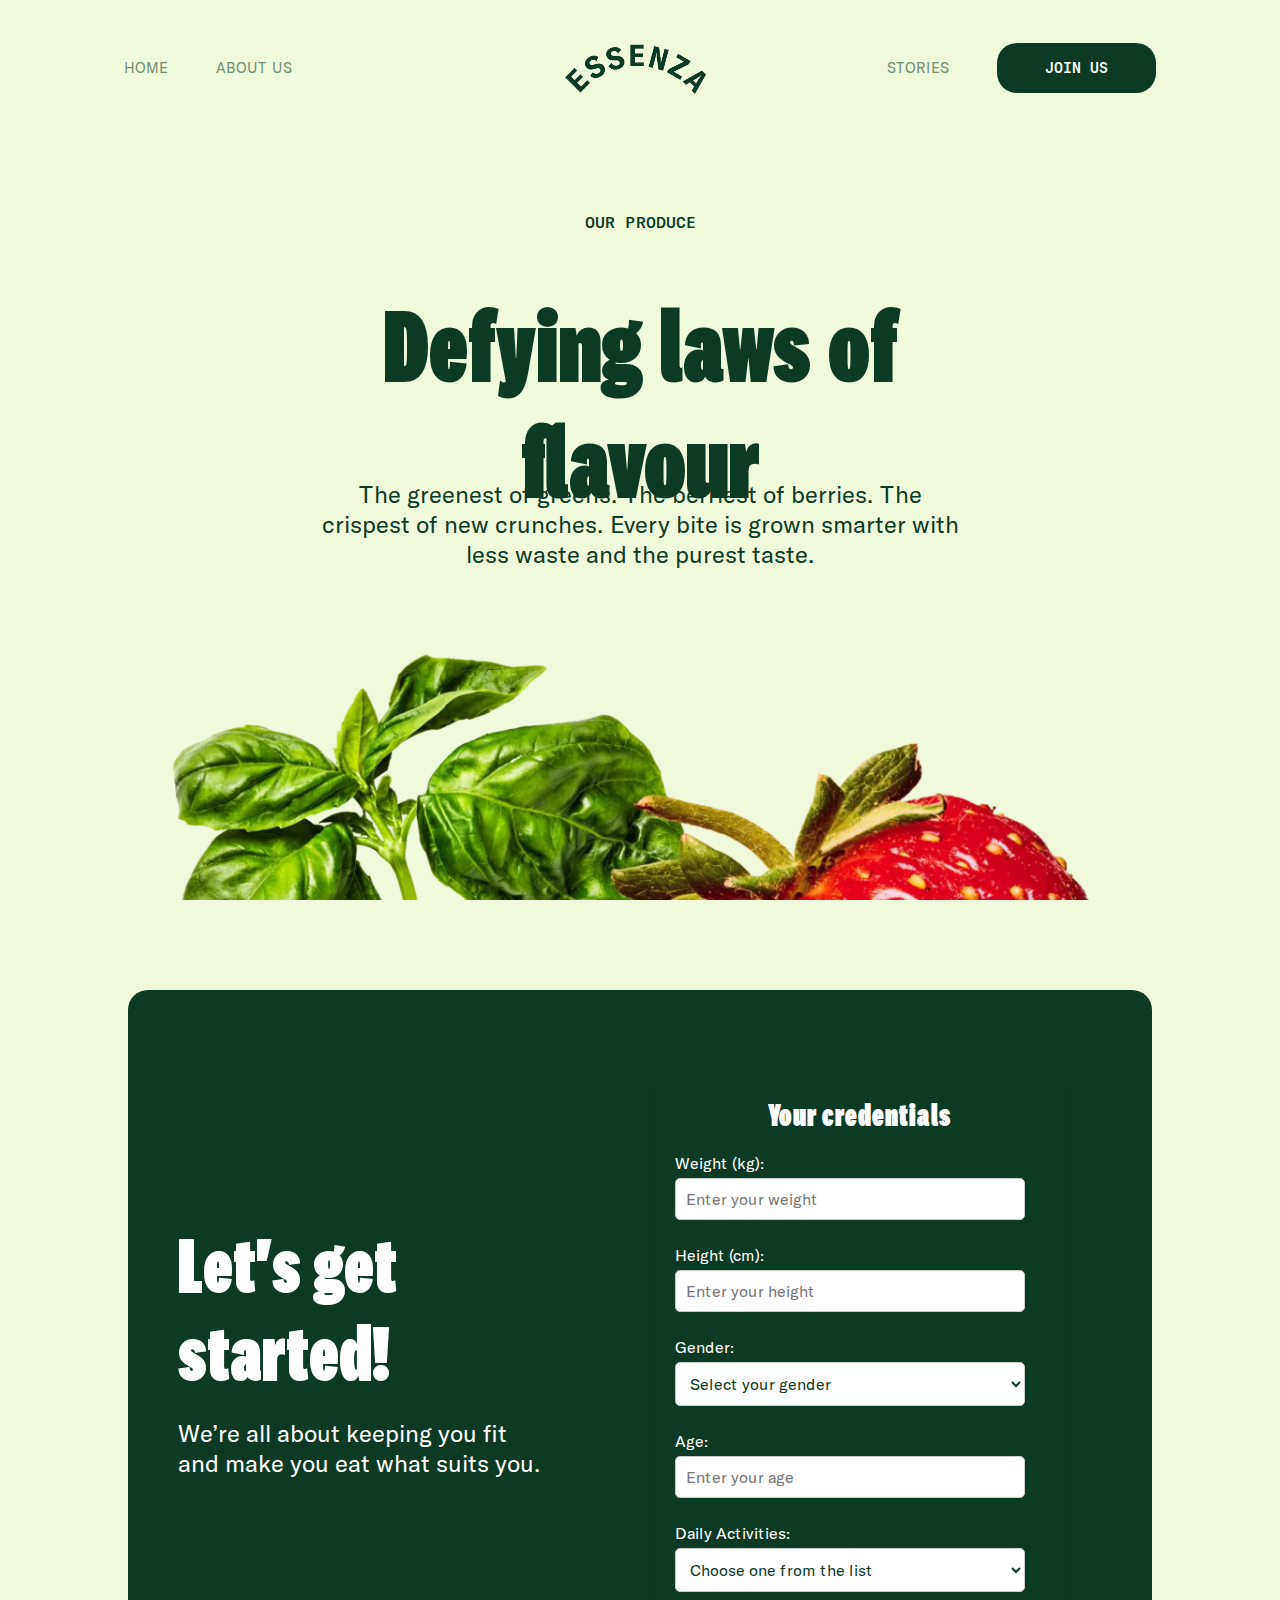
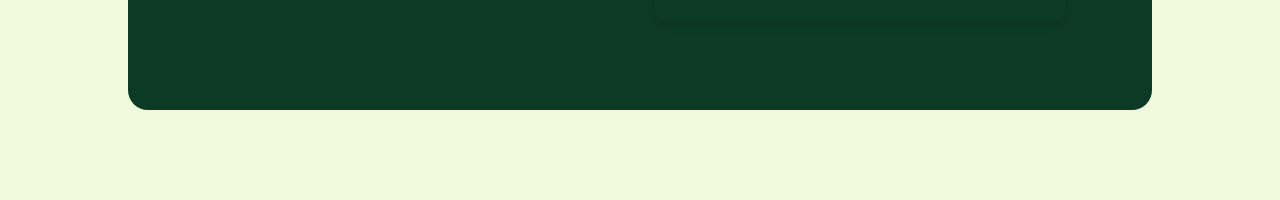
==== bmi/index.html @ f8d5d0d7 "made changes" ====
<!DOCTYPE html>
<html lang="en">
<head>
    <meta charset="UTF-8">
    <meta name="viewport" content="width=device-width, initial-scale=1.0">
    <title>Document</title>
    <link rel="stylesheet" href="style.css">
</head>
<body>
    <div id="nav">
        <div id="navleft">
            <li><a href="#">HOME</a></li>
            <li><a href="#">ABOUT US</a></li>
        </div>
        <div id="navcentre">
            <img src="./logo.png" alt="Logo">
        </div>
        <div id="navright">
            <li><a href="#">STORIES</a></li>
            <div id="joinus">
                <a id="joinli" href="#">JOIN US</a>
            </div>
        </div>
    </div>
    <div class="main">
        <div class="hero">
            <p>OUR PRODUCE</p>
            <H1>Defying laws of flavour</H1>
            <h4>The greenest of greens. The berriest of berries. The crispest of new crunches. Every bite is grown smarter with less waste and the purest taste.</h4>
            <img src="./graphic.webp" alt="">
        </div>
        <div id="page2">
            <div id="inner">
                <div id="left">
                    <h1>Let's get started!</h1>
                    <p style="color: white;">We’re all about keeping you fit and make you eat what suits you.</p>
                </div>
                <div id="right">
                    <h1>Your credentials</h1>
                    
                    <!-- Weight Input -->
                    <label for="weight" style="color: white;">Weight (kg):</label>
                    <input type="number" id="weight" name="weight" min="1" placeholder="Enter your weight">
                    
                    <!-- Height Input -->
                    <label for="height" style="color: white;">Height (cm):</label>
                    <input type="number" id="height" name="height" min="1" placeholder="Enter your height">
                    
                    <!-- Gender Input -->
                    <label for="gender" style="color: white;">Gender:</label>
                    <select id="gender" name="gender">
                        <option value="">Select your gender</option>
                        <option value="male">Male</option>
                        <option value="female">Female</option>
                        <option value="other">Other</option>
                    </select>
                    
                    <!-- Age Input -->
                    <label for="age" style="color: white;">Age:</label>
                    <input type="number" id="age" name="age" min="1" placeholder="Enter your age">
                    
                    <!-- Daily Activities Input -->
                    <label for="dailyActivities" style="color: white;">Daily Activities:</label>
                    <select id="dailyActivities" name="dailyActivities">
                        <option value="">Choose one from the list</option>
                        <option value="sedentary">Sedentary (little or no exercise)</option>
                        <option value="light">Lightly active (light exercise/sports 1-3 days/week)</option>
                        <option value="moderate">Moderately active (moderate exercise/sports 3-5 days/week)</option>
                        <option value="very_active">Very active (hard exercise/sports 6-7 days/week)</option>
                        <option value="extra_active">Extra active (very hard exercise or physical job)</option>
                    </select>
                </div>
                
            </div>
        </div>
        
    </div>
</body>
</html>
---- bmi/style.css ----
/* Importing GT-America fonts from the assets folder */
@font-face {
    font-family: 'GT America Standard';
    src: url('./GT-America-Standard-Regular.ttf') format('truetype');
    font-weight: normal;
    font-style: normal;
}
@font-face {
    font-family: 'GT America Standard';
    src: url('./GT-America-Standard-Medium.ttf') format('truetype');
    font-weight: bold;
    font-style: normal;
}
@font-face {
    font-family: 'GT America Standard';
    src: url('/assets/fonts/GT-America-Standard-Medium-Italic.ttf') format('truetype');
    font-weight: bold;
    font-style: italic;
}
@font-face {
    font-family: 'GT America Mono';
    src: url('/assets/fonts/GT-America-Mono-Regular.ttf') format('truetype');
    font-weight: normal;
    font-style: normal;
}
@font-face {
    font-family: 'GT America Mono';
    src: url('/assets/fonts/GT-America-Mono-Medium.ttf') format('truetype');
    font-weight: bold;
    font-style: normal;
}
@font-face {
    font-family: 'GT America Dark';
    src: url('./National2Comp-Black.ttf') format('truetype');
    font-weight: 900;
    font-style: normal;
}

/* Set GT-America Standard as the main font */
* {
    margin: 0;
    padding: 0;
    box-sizing: border-box;
    font-family: 'GT America Standard';
    color: #0D3A25;
}
#main {
    background-color: #F1F9DC;
}
*::selection {
    background-color: white;
    color: #325009;
}

body::-webkit-scrollbar {
    display: block;
    width: 8px;
    background-color: #95c11e;
}

/* Header Styling */
#nav {
    height: 15vh;
    width: 100%;
    background-color: #F1F9DC;
    display: flex;
    align-items: center;
    justify-content: space-around;
    gap: 50px;
    z-index: 99;
    font-style: normal;
    font-size: 0.9rem;
    font-family: 'GT America Mono';
}

#navleft, #navcentre, #navright {
    display: flex;
    align-items: center;
    gap: 3rem;
    font-family: inherit;
}

#nav li {
    list-style: none;
}

#nav li a {
    text-decoration: none;
    font-family: inherit;
    font-weight: 500;
    color: #738F77;
    transition: all 0.3s ease;
}

#nav li a:hover {
    color: #325009;
    transition: all 0.2s ease;
}

#nav #joinus {
    padding: 1rem 3rem;
    background-color: #0D3A25;
    border: none;
    border-radius: 20px;
    font-weight: 700;
    cursor: pointer;
    transition: all 0.3s ease;
    font-size: 0.9rem;
    text-decoration: none;
    display: flex;
    justify-content: center;
    align-items: center;
    font-family: inherit;
}

#nav #joinus a {
    color: white;
    text-decoration: none;
    font-family: inherit;
    font-weight: inherit;
}

#nav #joinus:hover {
    background-color: #325009;
}

#nav #joinus:hover a {
    color: white;
    transition: all ease 0.2s;
}

#navcentre img {
    height: 4rem;
    width: auto;
    position: absolute;
    transform: translateX(-20%);
}

.hero {
    height: 85vh;
    width: 100%;
    position: relative;
    background-color: #F1F9DC;
    overflow: hidden;
}

.hero p {
    font-family: "GT America Mono";
    font-style: normal;
    text-align: center;
    font-size: 1rem;
    top: 10%;
    position: absolute;
    left: 50%;
    transform: translateX(-50%);
    font-weight: 900;
}

.hero h1 {
    font-family: "GT America Dark";
    font-style: normal;
    text-align: center;
    font-size: 6.6rem;
    position: absolute;
    left: 50%;
    transform: translateX(-50%);
    top: 20%;
}

.hero h4 {
    font-family: "GT America Standard";
    font-style: normal;
    text-align: center;
    font-size: 1.5rem;
    position: absolute;
    left: 50%;
    transform: translateX(-50%);
    font-weight: 100;
    top: 45%;
}

.hero img {
    position: absolute;
    width: 60rem;
    height: auto;
    bottom: -15%;
    left: 50%;
    transform: translateX(-50%);
}

/* Page 2 Styling */
#page2 {
    width: 100%;
    height: 100vh;
    position: relative;
    background-color: #F1F9DC;
}

#page2 #inner {
    width: 80%;
    position: absolute;
    border-radius: 20px;
    height: 80%;
    left: 50%;
    top: 50%;
    transform: translate(-50%, -50%);
    background-color: #0D3A25;
    display: flex;
    align-items: center;
    justify-content: space-around;
}

#page2 #inner #left {
    width: 40%;
    height: auto; /* Adjust height to fit content */
    /* background-color: rebeccapurple; */
    padding: 20px; /* Add some padding for spacing */
    text-align: start;
    margin-left: 30px; /* Add margin-left to create space on the left */
}

#page2 #inner #left h1 {
    font-family: "GT America Dark";
    font-style: normal;
    font-size: 5rem;
    color: #fff;
    margin-bottom: 20px; /* Add margin to create space below the h1 */
}

#page2 #inner #left p {
    font-family: "GT America Standard";
    font-style: normal;
    font-size: 1.5rem;
    color: #fff; /* Add color to make the text visible */
}

#page2 #inner #right {
    width: 40%;
    height: auto; /* Adjust height to fit content */
    /* background-color: red; */
    padding: 20px; /* Add some padding for spacing */
    text-align: start;
}

#right {
    width: 50%;
    margin: auto; /* Center the form horizontally */
    padding: 30px;
    /* background-color: #F1F9DC; */
    border-radius: 15px;
    box-shadow: 0px 4px 10px rgba(0, 0, 0, 0.1);
    font-family: "GT America Standard";
    font-style: normal;
    text-align: center;
}

#right h1 {
    font-family: "GT America Dark";
    font-size: 2rem;
    text-align: center;
    color: #fff;
    margin-bottom: 20px;
}

#right label {
    font-family: "GT America Standard";
    font-size: 1rem;
    color: #0D3A25;
    display: block;
    margin-bottom: 5px;
    margin-top: 15px;
}

#right input[type="number"],
#right select {
    width: calc(100% - 20px);
    padding: 10px;
    font-family: "GT America Standard";
    font-size: 1rem;
    border: 1px solid #ccc;
    border-radius: 5px;
    margin-bottom: 10px;
    box-sizing: border-box;
    transition: border-color 0.3s ease;
}

#right input[type="number"]:focus,
#right select:focus {
    border-color: #738F77;
    outline: none;
}

#right select {
    cursor: pointer;
    background-color: #fff;
}

#right button {
    width: 100%;
    padding: 15px;
    font-family: "GT America Standard";
    font-size: 1rem;
    font-weight: bold;
    color: #fff;
    background-color: #0D3A25;
    border: none;
    border-radius: 10px;
    cursor: pointer;
    transition: background-color 0.3s ease;
    margin-top: 20px;
}

#right button:hover {
    background-color: #325009;
}
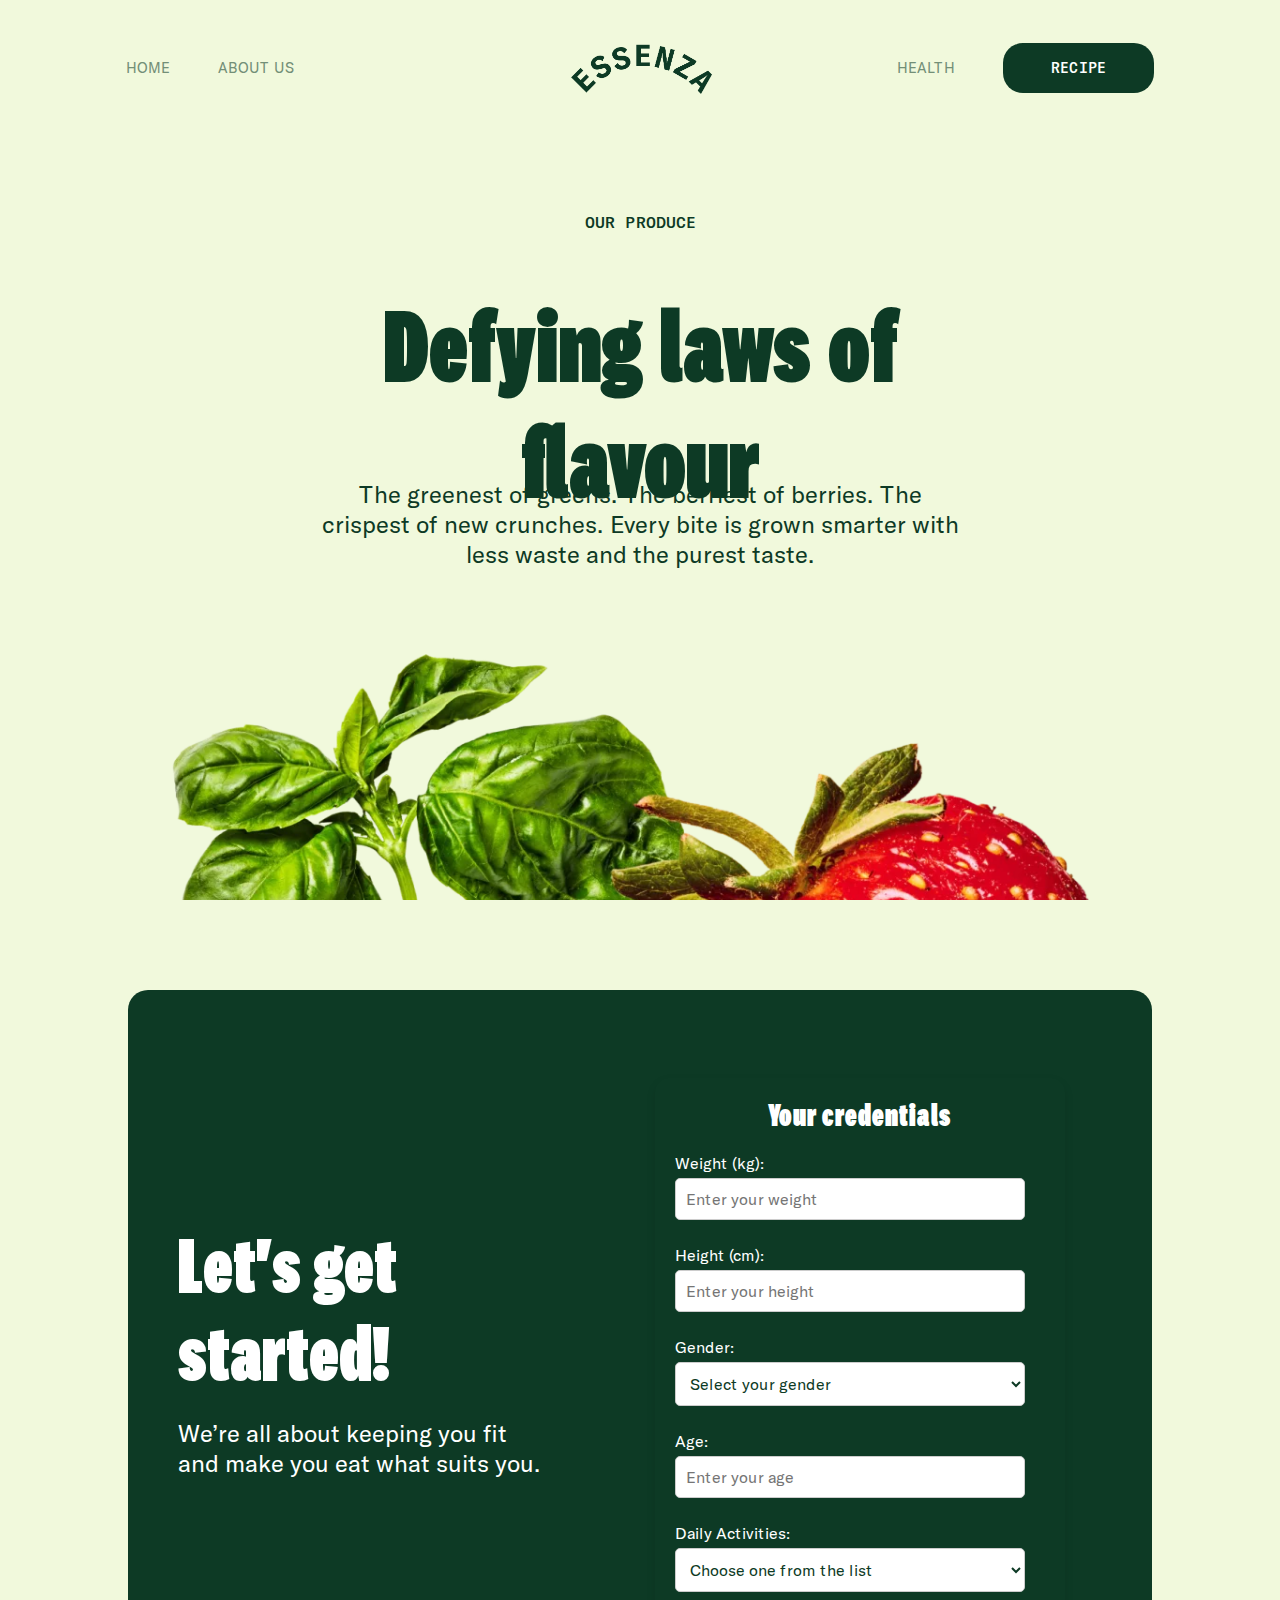
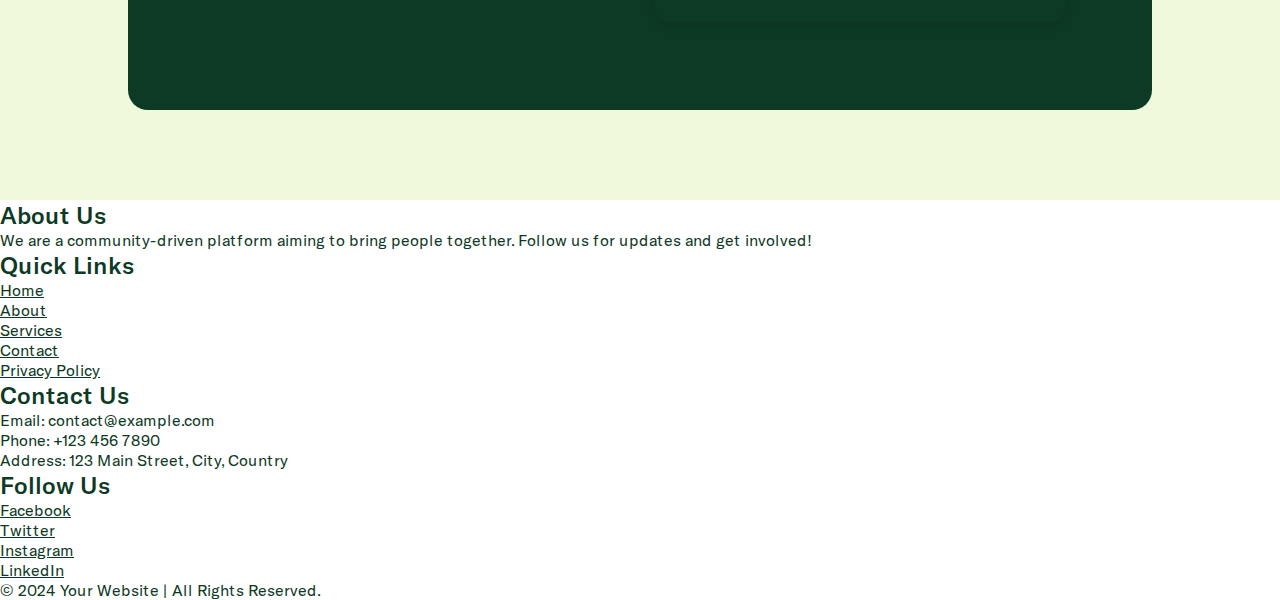
==== commit 99b9f711: "HELLO" ====
--- a/bmi/index.html
+++ b/bmi/index.html
@@ -9,16 +9,16 @@
 <body>
     <div id="nav">
         <div id="navleft">
-            <li><a href="#">HOME</a></li>
-            <li><a href="#">ABOUT US</a></li>
+            <li><a href="/index.html">HOME</a></li>
+            <li><a href="/aboutus/index.html">ABOUT US</a></li>
         </div>
         <div id="navcentre">
             <img src="./logo.png" alt="Logo">
         </div>
         <div id="navright">
-            <li><a href="#">STORIES</a></li>
+            <li><a href="/bmi/index.html">HEALTH</a></li>
             <div id="joinus">
-                <a id="joinli" href="#">JOIN US</a>
+                <a id="joinli" href="/main/index.html">RECIPE</a>
             </div>
         </div>
     </div>
@@ -73,6 +73,49 @@
                 
             </div>
         </div>
+        <footer id="footer">
+            <div class="footer-container">
+                <div class="footer-section" id="footer-about">
+                    <h2>About Us</h2>
+                    <p>We are a community-driven platform aiming to bring people together. Follow us for updates and get involved!</p>
+                </div>
+        
+                <div class="footer-section" id="footer-links">
+                    <h2>Quick Links</h2>
+                    <ul>
+                        <li><a href="#">Home</a></li>
+                        <li><a href="#">About</a></li>
+                        <li><a href="#">Services</a></li>
+                        <li><a href="#">Contact</a></li>
+                        <li><a href="#">Privacy Policy</a></li>
+                    </ul>
+                </div>
+        
+                <div class="footer-section" id="footer-contact">
+                    <h2>Contact Us</h2>
+                    <p>Email: contact@example.com</p>
+                    <p>Phone: +123 456 7890</p>
+                    <p>Address: 123 Main Street, City, Country</p>
+                </div>
+        
+                <div class="footer-section" id="footer-social">
+                    <h2>Follow Us</h2>
+                    <div class="social-icons">
+                        <a href="#">
+                            <p>Facebook</p></a>
+                        <a href="#">
+                            <p>Twitter</p></a>
+                        <a href="#">
+                            <p>Instagram</p></a>
+                        <a href="#">
+                            <p>LinkedIn</p></a>
+                    </div>
+                </div>
+            </div>
+            <div class="footer-bottom">
+                <p>&copy; 2024 Your Website | All Rights Reserved.</p>
+            </div>
+        </footer>
         
     </div>
 </body>
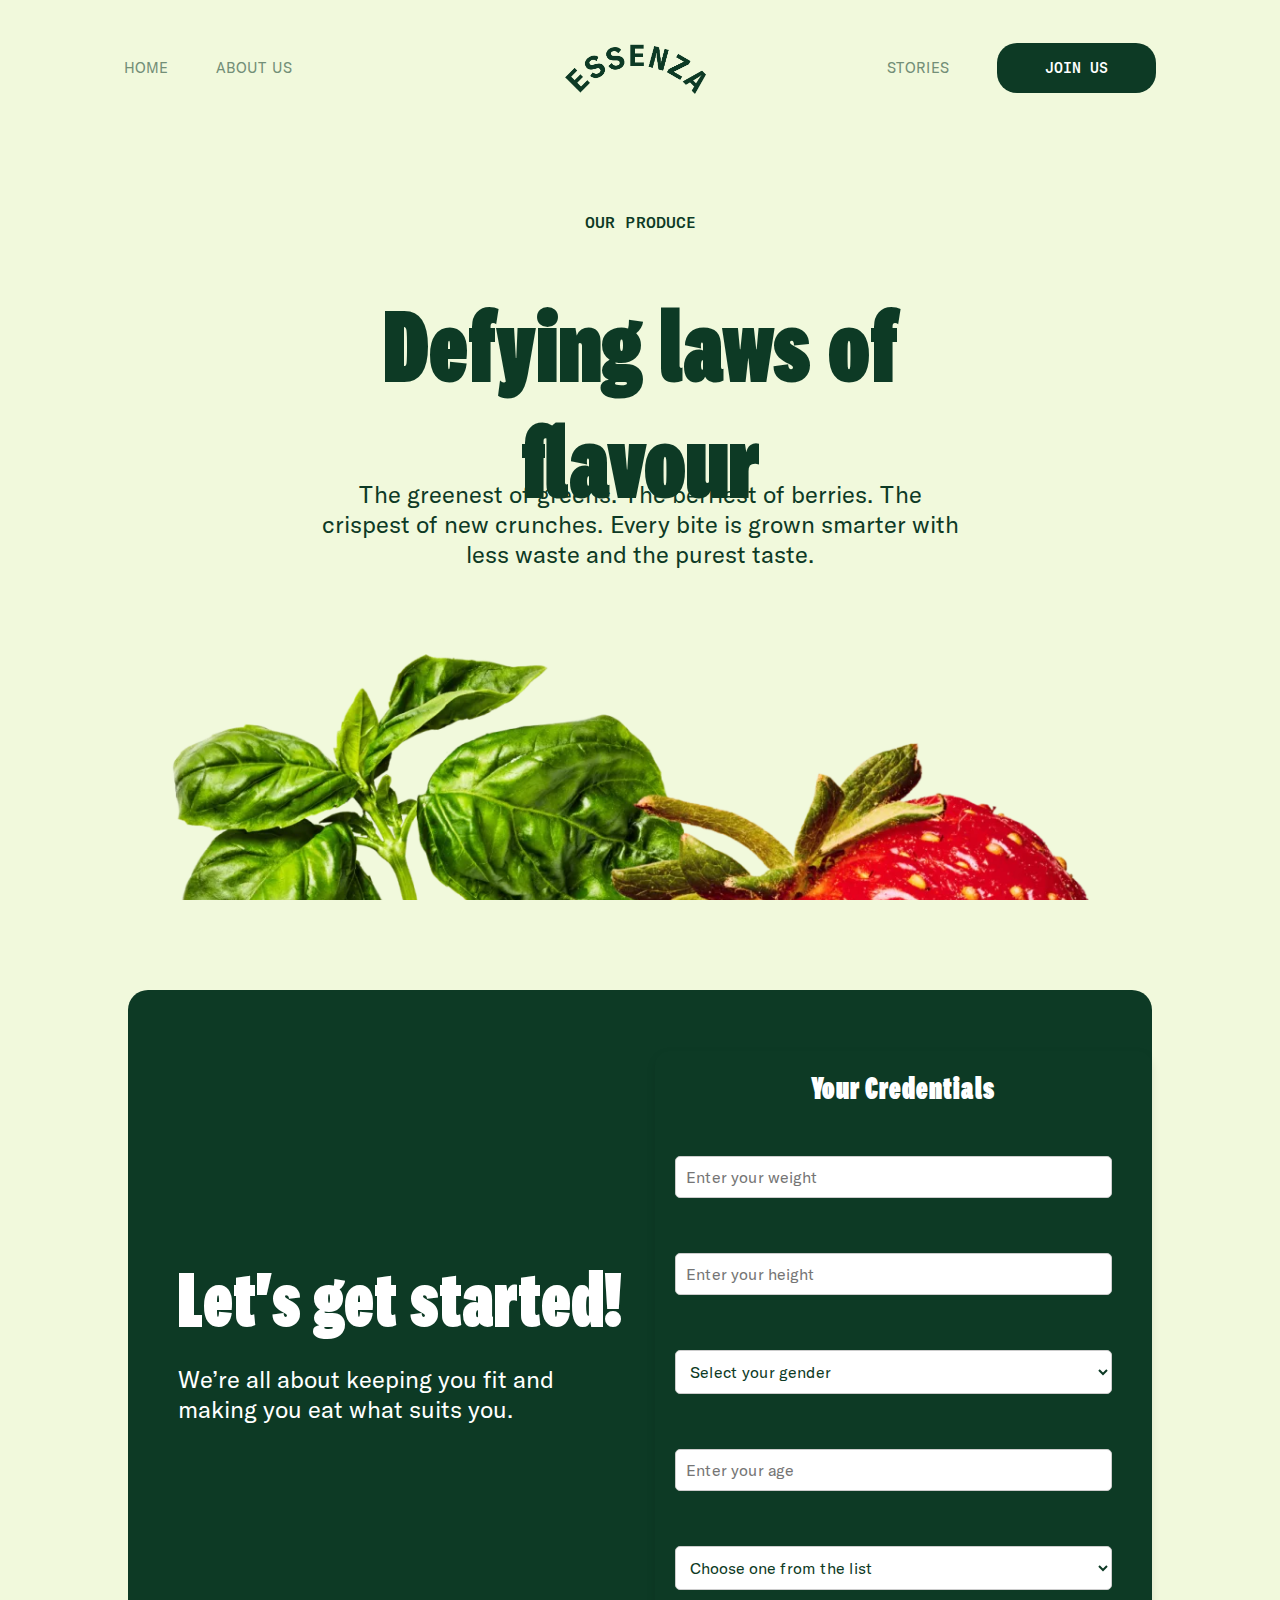
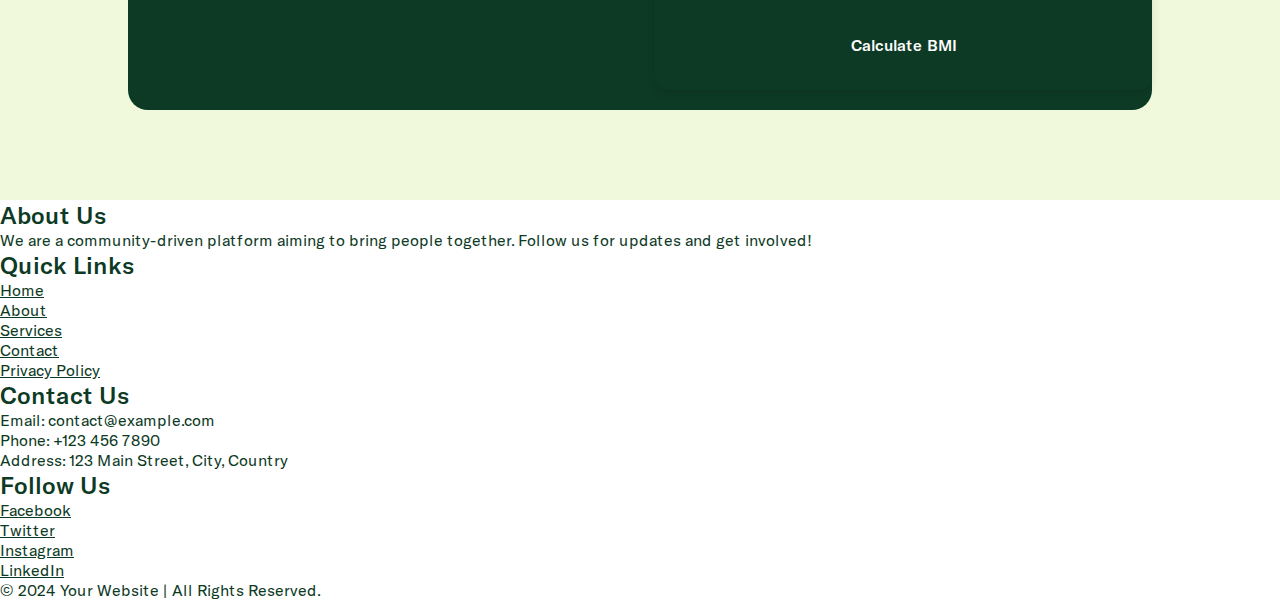
==== commit 101d9031: "gg" ====
--- a/bmi/index.html
+++ b/bmi/index.html
@@ -2,121 +2,424 @@
 <html lang="en">
 <head>
     <meta charset="UTF-8">
-    <meta name="viewport" content="width=device-width, initial-scale=1.0">
-    <title>Document</title>
+    <title>Defying Laws of Flavour</title>
     <link rel="stylesheet" href="style.css">
+    <!-- Include any additional CSS for styling -->
+    <style>
+        /* Modal Styles */
+        #modalOverlay {
+            display: none; /* Hidden by default */
+            position: fixed;
+            z-index: 1000;
+            left: 0;
+            top: 0;
+            width: 100%;
+            height: 100%;
+            overflow-y: auto;
+            backdrop-filter: blur(5px); /* Blurs the background */
+            background-color: rgba(0, 0, 0, 0.7); /* Semi-transparent background */
+        }
+
+        #modalContent {
+            background-color: #F1F9DC; /* Dark background matching site theme */
+            margin: 50px auto;
+            padding: 20px;
+            width: 80%;
+            max-width: 800px;
+            color: #f0f0f0; /* Light text color for contrast */
+            border-radius: 10px;
+            font-family: Arial, sans-serif;
+        }
+
+        #modalContent h2 {
+            color: #ffcc00; /* Accent color matching site theme */
+            margin-top: 0;
+        }
+
+        #mealSuggestions ul {
+            list-style-type: none;
+            padding: 0;
+        }
+
+        #mealSuggestions li {
+            background-color: #2b2b2b; /* Slightly lighter than modal background */
+            margin-bottom: 10px;
+            padding: 15px;
+            border-radius: 5px;
+        }
+
+        #mealSuggestions a {
+            color: #ffcc00; /* Accent color for links */
+            text-decoration: none;
+        }
+
+        #mealSuggestions a:hover {
+            text-decoration: underline;
+        }
+
+        /* Close Button */
+        .closeButton {
+            color: #ffcc00; /* Accent color */
+            float: right;
+            font-size: 28px;
+            font-weight: bold;
+            cursor: pointer;
+        }
+
+        .closeButton:hover,
+        .closeButton:focus {
+            color: #ffffff; /* White color on hover */
+            text-decoration: none;
+        }
+
+        /* Hide scrollbar when modal is open */
+        body.modal-open {
+            overflow: hidden;
+        }
+
+        /* Button Styles */
+        button {
+            background-color: #ffcc00; /* Accent color */
+            color: #1a1a1a; /* Dark text for contrast */
+            border: none;
+            padding: 10px 20px;
+            cursor: pointer;
+            font-size: 16px;
+            margin-top: 20px;
+            border-radius: 5px;
+        }
+
+        button:hover {
+            background-color: #e6b800; /* Darker shade on hover */
+        }
+
+        /* Input and Label Styles */
+        input[type="number"],
+        select {
+            width: 100%;
+            padding: 8px;
+            margin-top: 5px;
+            margin-bottom: 15px;
+            border: 1px solid #ccc;
+            border-radius: 4px;
+        }
+
+        label {
+            color: #ffffff;
+            font-weight: bold;
+        }
+
+        /* Adjustments for the 'inner' div */
+        #inner {
+            display: flex;
+            flex-wrap: wrap;
+            justify-content: space-between;
+        }
+
+        #left, #right {
+            flex: 1 1 45%;
+            min-width: 300px;
+            margin-bottom: 20px;
+        }
+
+        #left h1 {
+            color: #ffcc00;
+        }
+
+        #left p {
+            color: #f0f0f0;
+        }
+    </style>
 </head>
 <body>
-    <div id="nav">
-        <div id="navleft">
-            <li><a href="/index.html">HOME</a></li>
-            <li><a href="/aboutus/index.html">ABOUT US</a></li>
-        </div>
-        <div id="navcentre">
-            <img src="./logo.png" alt="Logo">
-        </div>
-        <div id="navright">
-            <li><a href="/bmi/index.html">HEALTH</a></li>
-            <div id="joinus">
-                <a id="joinli" href="/main/index.html">RECIPE</a>
+<div id="nav">
+    <div id="navleft">
+        <li><a href="#">HOME</a></li>
+        <li><a href="#">ABOUT US</a></li>
+    </div>
+    <div id="navcentre">
+        <img src="./logo.png" alt="Logo">
+    </div>
+    <div id="navright">
+        <li><a href="#">STORIES</a></li>
+        <div id="joinus">
+            <a id="joinli" href="#">JOIN US</a>
+        </div>
+    </div>
+</div>
+<div class="main">
+    <div class="hero">
+        <p>OUR PRODUCE</p>
+        <h1>Defying laws of flavour</h1>
+        <h4>The greenest of greens. The berriest of berries. The crispest of new crunches. Every bite is grown smarter with less waste and the purest taste.</h4>
+        <img src="./graphic.webp" alt="">
+    </div>
+    <div id="page2">
+        <div id="inner">
+            <div id="left">
+                <h1>Let's get started!</h1>
+                <p>We’re all about keeping you fit and making you eat what suits you.</p>
             </div>
-        </div>
-    </div>
-    <div class="main">
-        <div class="hero">
-            <p>OUR PRODUCE</p>
-            <H1>Defying laws of flavour</H1>
-            <h4>The greenest of greens. The berriest of berries. The crispest of new crunches. Every bite is grown smarter with less waste and the purest taste.</h4>
-            <img src="./graphic.webp" alt="">
-        </div>
-        <div id="page2">
-            <div id="inner">
-                <div id="left">
-                    <h1>Let's get started!</h1>
-                    <p style="color: white;">We’re all about keeping you fit and make you eat what suits you.</p>
-                </div>
-                <div id="right">
-                    <h1>Your credentials</h1>
-                    
-                    <!-- Weight Input -->
-                    <label for="weight" style="color: white;">Weight (kg):</label>
-                    <input type="number" id="weight" name="weight" min="1" placeholder="Enter your weight">
-                    
-                    <!-- Height Input -->
-                    <label for="height" style="color: white;">Height (cm):</label>
-                    <input type="number" id="height" name="height" min="1" placeholder="Enter your height">
-                    
-                    <!-- Gender Input -->
-                    <label for="gender" style="color: white;">Gender:</label>
-                    <select id="gender" name="gender">
-                        <option value="">Select your gender</option>
-                        <option value="male">Male</option>
-                        <option value="female">Female</option>
-                        <option value="other">Other</option>
-                    </select>
-                    
-                    <!-- Age Input -->
-                    <label for="age" style="color: white;">Age:</label>
-                    <input type="number" id="age" name="age" min="1" placeholder="Enter your age">
-                    
-                    <!-- Daily Activities Input -->
-                    <label for="dailyActivities" style="color: white;">Daily Activities:</label>
-                    <select id="dailyActivities" name="dailyActivities">
-                        <option value="">Choose one from the list</option>
-                        <option value="sedentary">Sedentary (little or no exercise)</option>
-                        <option value="light">Lightly active (light exercise/sports 1-3 days/week)</option>
-                        <option value="moderate">Moderately active (moderate exercise/sports 3-5 days/week)</option>
-                        <option value="very_active">Very active (hard exercise/sports 6-7 days/week)</option>
-                        <option value="extra_active">Extra active (very hard exercise or physical job)</option>
-                    </select>
-                </div>
-                
+            <div id="right">
+                <h1>Your Credentials</h1>
+
+                <!-- Weight Input -->
+                <label for="weight">Weight (kg):</label>
+                <input type="number" id="weight" name="weight" min="1" placeholder="Enter your weight">
+
+                <!-- Height Input -->
+                <label for="height">Height (cm):</label>
+                <input type="number" id="height" name="height" min="1" placeholder="Enter your height">
+
+                <!-- Gender Input -->
+                <label for="gender">Gender:</label>
+                <select id="gender" name="gender">
+                    <option value="">Select your gender</option>
+                    <option value="male">Male</option>
+                    <option value="female">Female</option>
+                    <option value="other">Other</option>
+                </select>
+
+                <!-- Age Input -->
+                <label for="age">Age:</label>
+                <input type="number" id="age" name="age" min="1" placeholder="Enter your age">
+
+                <!-- Daily Activities Input -->
+                <label for="dailyActivities">Daily Activities:</label>
+                <select id="dailyActivities" name="dailyActivities">
+                    <option value="">Choose one from the list</option>
+                    <option value="sedentary">Sedentary (little or no exercise)</option>
+                    <option value="light">Lightly active (light exercise/sports 1-3 days/week)</option>
+                    <option value="moderate">Moderately active (moderate exercise/sports 3-5 days/week)</option>
+                    <option value="very_active">Very active (hard exercise/sports 6-7 days/week)</option>
+                    <option value="extra_active">Extra active (very hard exercise or physical job)</option>
+                </select>
+
+                <!-- Calculate Button -->
+                <button onclick="calculateBMI()">Calculate BMI</button>
             </div>
         </div>
-        <footer id="footer">
-            <div class="footer-container">
-                <div class="footer-section" id="footer-about">
-                    <h2>About Us</h2>
-                    <p>We are a community-driven platform aiming to bring people together. Follow us for updates and get involved!</p>
-                </div>
-        
-                <div class="footer-section" id="footer-links">
-                    <h2>Quick Links</h2>
-                    <ul>
-                        <li><a href="#">Home</a></li>
-                        <li><a href="#">About</a></li>
-                        <li><a href="#">Services</a></li>
-                        <li><a href="#">Contact</a></li>
-                        <li><a href="#">Privacy Policy</a></li>
-                    </ul>
-                </div>
-        
-                <div class="footer-section" id="footer-contact">
-                    <h2>Contact Us</h2>
-                    <p>Email: contact@example.com</p>
-                    <p>Phone: +123 456 7890</p>
-                    <p>Address: 123 Main Street, City, Country</p>
-                </div>
-        
-                <div class="footer-section" id="footer-social">
-                    <h2>Follow Us</h2>
-                    <div class="social-icons">
-                        <a href="#">
-                            <p>Facebook</p></a>
-                        <a href="#">
-                            <p>Twitter</p></a>
-                        <a href="#">
-                            <p>Instagram</p></a>
-                        <a href="#">
-                            <p>LinkedIn</p></a>
-                    </div>
-                </div>
+    </div>
+</div>
+
+<!-- Modal -->
+<div id="modalOverlay">
+    <div id="modalContent">
+        <span class="closeButton" onclick="closeModal()">&times;</span>
+        <div id="result"></div>
+        <div id="mealSuggestions"></div>
+    </div>
+</div>
+
+<!-- Include your existing scripts or stylesheets -->
+<script>
+    function calculateBMI() {
+        // Get user inputs
+        const weight = parseFloat(document.getElementById('weight').value);
+        const height = parseFloat(document.getElementById('height').value);
+        const gender = document.getElementById('gender').value;
+        const age = parseInt(document.getElementById('age').value);
+        const activityLevel = document.getElementById('dailyActivities').value;
+
+        // Validate inputs
+        if (!weight || !height || !gender || !age || !activityLevel) {
+            alert('Please fill out all fields.');
+            return;
+        }
+
+        // Show modal
+        openModal();
+
+        // Calculate BMI
+        const heightInMeters = height / 100;
+        const bmi = (weight / (heightInMeters * heightInMeters)).toFixed(1);
+
+        // Determine BMI category
+        let bmiCategory = '';
+        if (bmi < 18.5) {
+            bmiCategory = 'Underweight';
+        } else if (bmi >= 18.5 && bmi < 25) {
+            bmiCategory = 'Normal weight';
+        } else if (bmi >= 25 && bmi < 30) {
+            bmiCategory = 'Overweight';
+        } else {
+            bmiCategory = 'Obese';
+        }
+
+        // Calculate BMR using Mifflin-St Jeor Equation
+        let bmr = 0;
+        if (gender === 'male') {
+            bmr = 10 * weight + 6.25 * height - 5 * age + 5;
+        } else if (gender === 'female') {
+            bmr = 10 * weight + 6.25 * height - 5 * age - 161;
+        } else {
+            // For 'other' or unspecified gender, use an average value
+            bmr = 10 * weight + 6.25 * height - 5 * age - 78;
+        }
+
+        // Determine activity factor
+        let activityFactor = 1.2; // default sedentary
+        switch (activityLevel) {
+            case 'sedentary':
+                activityFactor = 1.2;
+                break;
+            case 'light':
+                activityFactor = 1.375;
+                break;
+            case 'moderate':
+                activityFactor = 1.55;
+                break;
+            case 'very_active':
+                activityFactor = 1.725;
+                break;
+            case 'extra_active':
+                activityFactor = 1.9;
+                break;
+        }
+
+        // Calculate Total Daily Energy Expenditure (TDEE)
+        let tdee = bmr * activityFactor;
+
+        // Adjust calories based on BMI category
+        let calorieIntake = tdee;
+        let message = '';
+
+        if (bmiCategory === 'Underweight') {
+            calorieIntake += 500; // Gain weight
+            message = `Your BMI is ${bmi} (${bmiCategory}). You should consume approximately ${Math.round(calorieIntake)} calories per day to gain weight.`;
+            generateMealSuggestions(calorieIntake, 'gain');
+        } else if (bmiCategory === 'Normal weight') {
+            message = `Your BMI is ${bmi} (${bmiCategory}). You are at a healthy weight! Here are some meal suggestions for you:`;
+            generateMealSuggestions(calorieIntake, 'maintain');
+        } else if (bmiCategory === 'Overweight' || bmiCategory === 'Obese') {
+            calorieIntake -= 500; // Lose weight
+            message = `Your BMI is ${bmi} (${bmiCategory}). You should consume approximately ${Math.round(calorieIntake)} calories per day to lose weight.`;
+            generateMealSuggestions(calorieIntake, 'lose');
+        }
+
+        // Display result
+        document.getElementById('result').innerHTML = `<h2>BMI Result</h2><p>${message}</p>`;
+    }
+
+    function generateMealSuggestions(calorieIntake, goal) {
+        // Rough nutrition requirements based on macro distribution
+        // Let's assume: 50% carbs, 20% protein, 30% fat
+        const carbsCalories = calorieIntake * 0.5;
+        const proteinCalories = calorieIntake * 0.2;
+        const fatCalories = calorieIntake * 0.3;
+
+        // Convert calories to grams (Carbs & Protein: 4 cal/g, Fat: 9 cal/g)
+        const carbsGrams = carbsCalories / 4;
+        const proteinGrams = proteinCalories / 4;
+        const fatGrams = fatCalories / 9;
+
+        // Prepare API request parameters
+        const params = {
+            energyMin: Math.round(calorieIntake * 0.9),
+            energyMax: Math.round(calorieIntake * 1.1),
+            carbohydratesMin: Math.round(carbsGrams * 0.9),
+            carbohydratesMax: Math.round(carbsGrams * 1.1),
+            fatMin: Math.round(fatGrams * 0.9),
+            fatMax: Math.round(fatGrams * 1.1),
+            proteinMin: Math.round(proteinGrams * 0.9),
+            proteinMax: Math.round(proteinGrams * 1.1)
+        };
+
+        // Make API request
+        fetch('https://cosylab.iiitd.edu.in/recipe-search/recipesByNutrition?page=1&pageSize=5', {
+            method: 'POST',
+            headers: {
+                'Content-Type': 'application/json'
+            },
+            body: JSON.stringify(params)
+        })
+            .then(response => response.json())
+            .then(data => {
+                if (data.success === "true") {
+                    displayMealSuggestions(data.payload.data);
+                } else {
+                    document.getElementById('mealSuggestions').innerHTML = '<p>Sorry, no meal suggestions could be fetched at this time.</p>';
+                }
+            })
+            .catch(error => {
+                console.error('Error fetching meal suggestions:', error);
+                document.getElementById('mealSuggestions').innerHTML = '<p>Sorry, an error occurred while fetching meal suggestions.</p>';
+            });
+    }
+
+    function displayMealSuggestions(meals) {
+        let html = '<h2>Meal Suggestions</h2><ul>';
+        meals.forEach(meal => {
+            html += `<li>
+                    <strong>${meal.Recipe_title}</strong><br>
+                    Calories: ${parseFloat(meal["Energy (kcal)"]).toFixed(1)} kcal<br>
+                    Carbs: ${parseFloat(meal["Carbohydrate, by difference (g)"]).toFixed(1)} g<br>
+                    Protein: ${parseFloat(meal["Protein (g)"]).toFixed(1)} g<br>
+                    Fat: ${parseFloat(meal["Total lipid (fat) (g)"]).toFixed(1)} g<br>
+                    <a href="${meal.url}" target="_blank">View Recipe</a>
+                </li>`;
+        });
+        html += '</ul>';
+        document.getElementById('mealSuggestions').innerHTML = html;
+    }
+
+    function openModal() {
+        document.getElementById('modalOverlay').style.display = 'block';
+        document.body.classList.add('modal-open');
+    }
+
+    function closeModal() {
+        document.getElementById('modalOverlay').style.display = 'none';
+        document.body.classList.remove('modal-open');
+        // Clear previous results
+        document.getElementById('result').innerHTML = '';
+        document.getElementById('mealSuggestions').innerHTML = '';
+    }
+</script>
+
+<footer id="footer">
+    <div class="footer-container">
+        <div class="footer-section" id="footer-about">
+            <h2>About Us</h2>
+            <p>We are a community-driven platform aiming to bring people together. Follow us for updates and get involved!</p>
+        </div>
+
+        <div class="footer-section" id="footer-links">
+            <h2>Quick Links</h2>
+            <ul>
+                <li><a href="#">Home</a></li>
+                <li><a href="#">About</a></li>
+                <li><a href="#">Services</a></li>
+                <li><a href="#">Contact</a></li>
+                <li><a href="#">Privacy Policy</a></li>
+            </ul>
+        </div>
+
+        <div class="footer-section" id="footer-contact">
+            <h2>Contact Us</h2>
+            <p>Email: contact@example.com</p>
+            <p>Phone: +123 456 7890</p>
+            <p>Address: 123 Main Street, City, Country</p>
+        </div>
+
+        <div class="footer-section" id="footer-social">
+            <h2>Follow Us</h2>
+            <div class="social-icons">
+                <a href="#">
+                    <p>Facebook</p></a>
+                <a href="#">
+                    <p>Twitter</p></a>
+                <a href="#">
+                    <p>Instagram</p></a>
+                <a href="#">
+                    <p>LinkedIn</p></a>
             </div>
-            <div class="footer-bottom">
-                <p>&copy; 2024 Your Website | All Rights Reserved.</p>
-            </div>
-        </footer>
-        
-    </div>
+        </div>
+    </div>
+    <div class="footer-bottom">
+        <p>&copy; 2024 Your Website | All Rights Reserved.</p>
+    </div>
+</footer>
 </body>
-</html>+</html>
+
